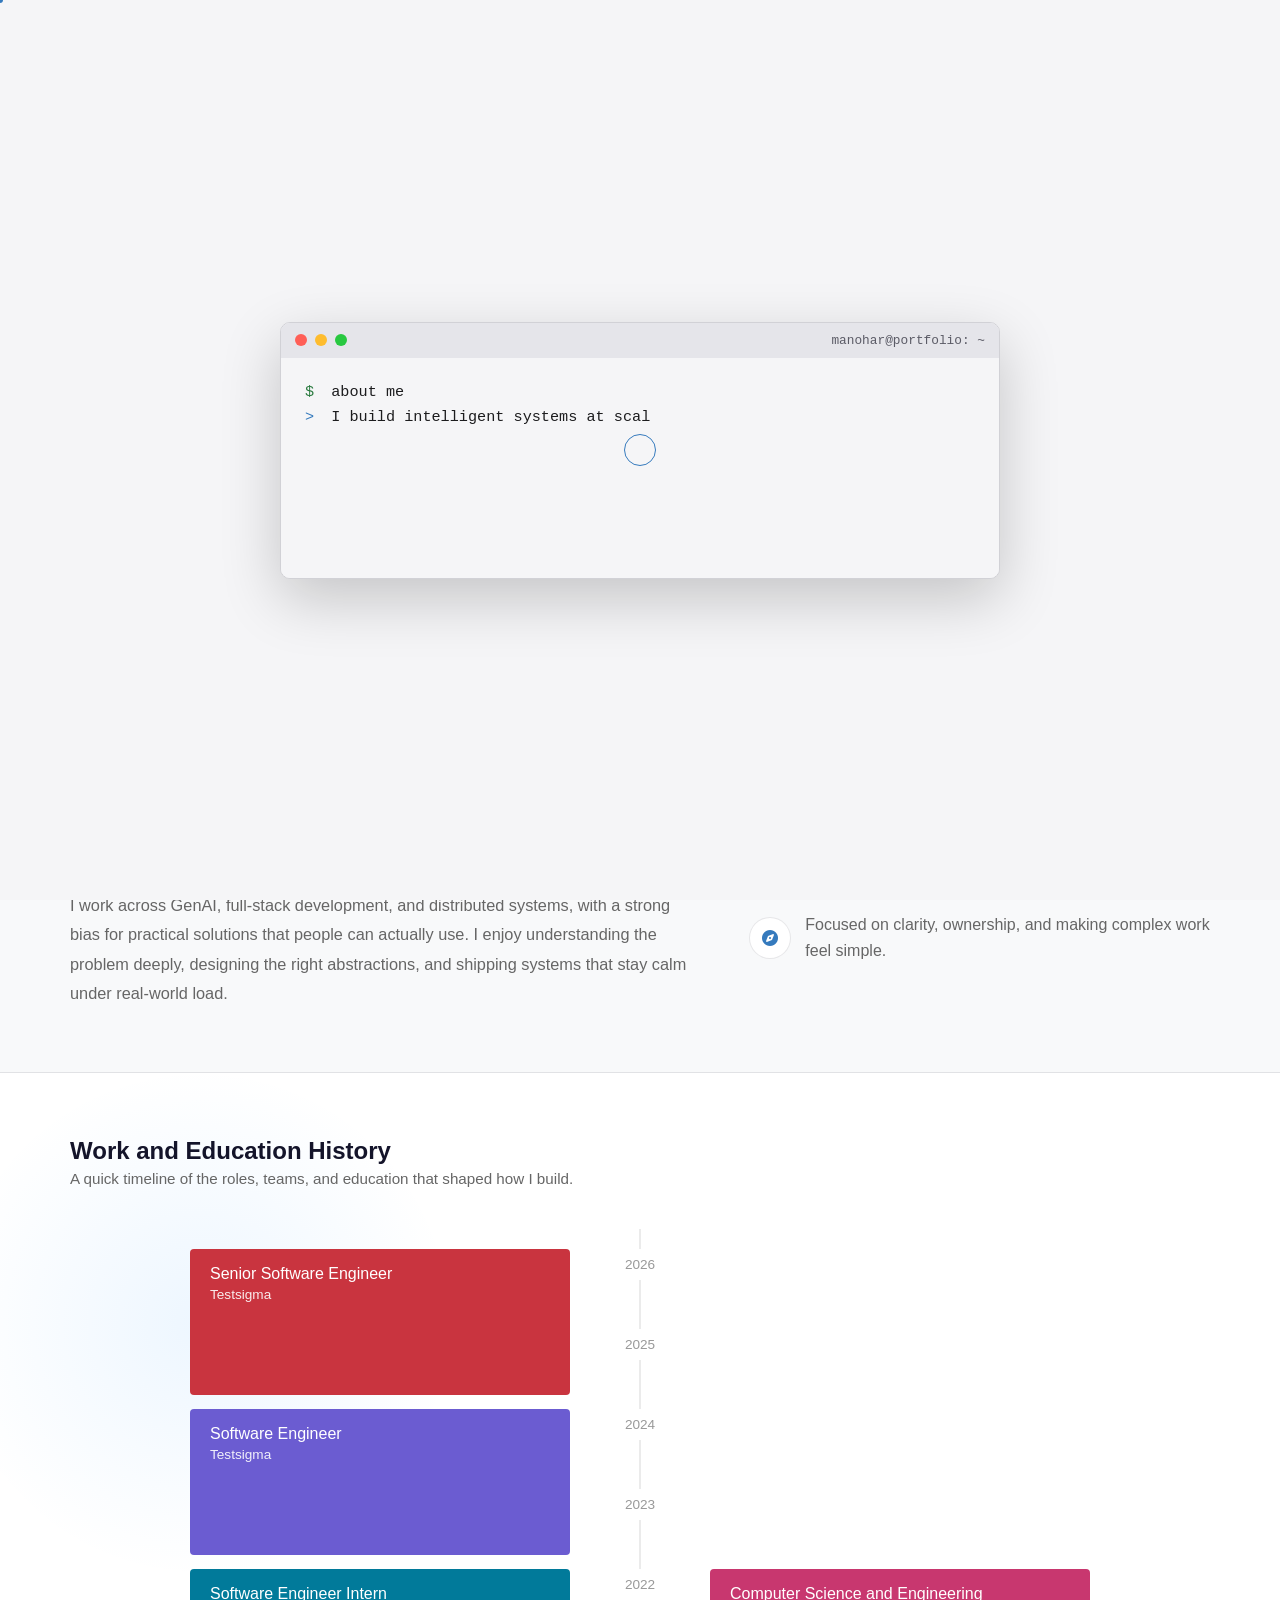
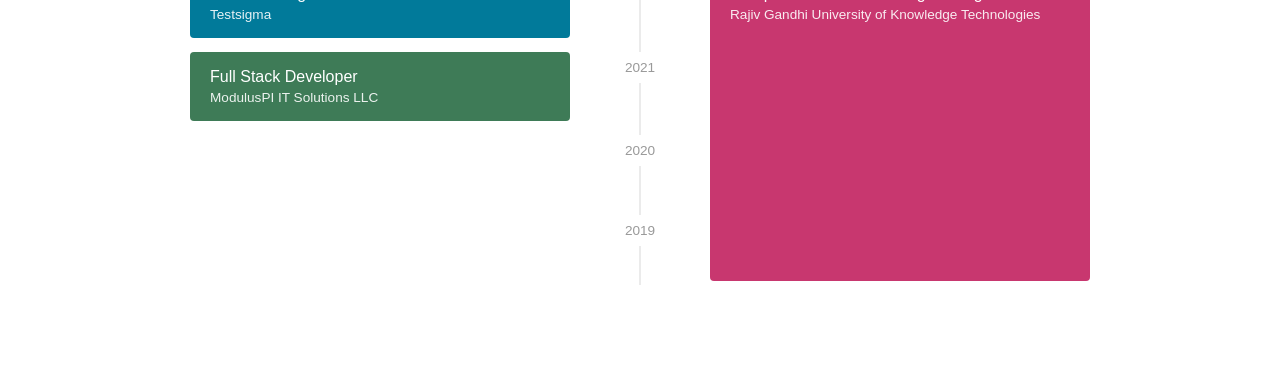
==== index.html @ c9e4fc13 "profile update" ====
<!DOCTYPE html>
<html lang="en">

<head>
    <meta charset="UTF-8">
    <meta name="viewport" content="width=device-width, initial-scale=1.0">
    <meta name="author" content="Manohar Krishna Boppe">
    <title>Manohar Krishna Boppe</title>
    <script>
        (function () {
            try {
                var pref = localStorage.getItem('theme-pref') || 'system';
                var dark = pref === 'dark' ||
                    (pref === 'system' && window.matchMedia('(prefers-color-scheme: dark)').matches);
                if (dark) document.documentElement.setAttribute('data-theme', 'dark');
            } catch (e) { /* localStorage blocked — fall through to system */ }
        })();
    </script>
    <link rel="stylesheet" href="./styles.css?v=11">
    <link rel="stylesheet" href="https://cdnjs.cloudflare.com/ajax/libs/font-awesome/6.5.1/css/all.min.css">
</head>

<body>
    <div class="cursor-dot"></div>
    <div class="cursor-ring"></div>

    <!-- CLI Intro -->
    <div class="cli-intro" id="cli-intro" aria-hidden="true">
        <div class="cli-window" role="img" aria-label="Terminal intro">
            <div class="cli-titlebar">
                <span class="cli-dot cli-dot-r"></span>
                <span class="cli-dot cli-dot-y"></span>
                <span class="cli-dot cli-dot-g"></span>
                <span class="cli-title">manohar@portfolio: ~</span>
            </div>
            <div class="cli-body">
                <div class="cli-line"><span class="cli-prompt">$</span> <span id="cli-cmd"></span><span
                        class="cli-caret" id="cli-caret">▌</span></div>
                <div class="cli-output" id="cli-output"></div>
                <div class="cli-line cli-done" id="cli-done" hidden><span class="cli-prompt">$</span> <span
                        class="cli-caret cli-caret-blink">▌</span></div>
            </div>
        </div>
    </div>

    <nav class="navbar">
        <div class="nav-container">
            <div class="nav-brand">MB</div>
            <div class="nav-links">
                <a href="index.html" class="nav-link">Home</a>
                <a href="projects.html" class="nav-link">Projects</a>
                <a href="blogs.html" class="nav-link">Blog</a>

                <button class="theme-toggle" id="theme-toggle" type="button" aria-label="Toggle color theme"
                    title="Toggle theme (long-press to reset to system)">
                    <i class="fas fa-moon theme-icon-dark" aria-hidden="true"></i>
                    <i class="fas fa-sun theme-icon-light" aria-hidden="true"></i>
                </button>
            </div>
        </div>
    </nav>

    <div class="hero" id="home">
        <div class="hero-content">
            <div class="profile-section">
                <img src="./profile_pic.jpg" alt="Manohar Krishna Boppe" class="profile-pic">
                <div class="name-section">
                    <h1 class="name">Manohar Krishna Boppe</h1>
                </div>
            </div>
            <p class="subtitle">
                Engineering intelligent systems at scale. Specializing in GenAI, full-stack development, and distributed
                systems.
                Obsessed with AI, robotics, and the challenge of making complex problems simple.
            </p>
        </div>

        <div class="floating-elements">
            <div class="floating-shape shape-1"></div>
            <div class="floating-shape shape-2"></div>
            <div class="floating-shape shape-3"></div>
        </div>
    </div>

    <section class="about-section" id="about">
        <div class="container about-layout">
            <div class="about-copy">
                <span class="section-kicker">About Me</span>
                <h2>I am a product-minded engineer who likes turning messy ideas into reliable software.</h2>
                <p>
                    I work across GenAI, full-stack development, and distributed systems, with a strong bias for
                    practical solutions that people can actually use. I enjoy understanding the problem deeply,
                    designing the right abstractions, and shipping systems that stay calm under real-world load.
                </p>
            </div>
            <div class="about-traits" aria-label="Personal strengths">
                <div class="about-trait">
                    <i class="fas fa-brain" aria-hidden="true"></i>
                    <span>Curious about AI, robotics, and intelligent automation.</span>
                </div>
                <div class="about-trait">
                    <i class="fas fa-layer-group" aria-hidden="true"></i>
                    <span>Comfortable moving from backend architecture to polished frontend flows.</span>
                </div>
                <div class="about-trait">
                    <i class="fas fa-compass" aria-hidden="true"></i>
                    <span>Focused on clarity, ownership, and making complex work feel simple.</span>
                </div>
            </div>
        </div>
    </section>



    <!-- Dual-Sided History Timeline -->
    <section class="dual-timeline-section" id="history">
        <div class="container">
            <h2 class="dt-title">Work and Education History</h2>
            <p class="dt-subtitle">A quick timeline of the roles, teams, and education that shaped how I build.</p>
            
            <div class="dual-timeline flat-grid">
                
                <!-- Center Years -->
                <div class="dt-year-marker" style="grid-column: 2; grid-row: 1;">2026</div>
                <div class="dt-year-marker" style="grid-column: 2; grid-row: 2;">2025</div>
                <div class="dt-year-marker" style="grid-column: 2; grid-row: 3;">2024</div>
                <div class="dt-year-marker" style="grid-column: 2; grid-row: 4;">2023</div>
                <div class="dt-year-marker" style="grid-column: 2; grid-row: 5;">2022</div>
                <div class="dt-year-marker" style="grid-column: 2; grid-row: 6;">2021</div>
                <div class="dt-year-marker" style="grid-column: 2; grid-row: 7;">2020</div>
                <div class="dt-year-marker" style="grid-column: 2; grid-row: 8;">2019</div>

                <!-- Left Side: Work Experience -->
                <div class="dt-card card-red dt-left-card" style="grid-column: 1; grid-row: 1 / span 2;">
                    <span class="dt-card-date">2025 — 2026</span>
                    <h4>Senior Software Engineer</h4>
                    <p>Testsigma</p>
                </div>

                <div class="dt-card card-purple dt-left-card" style="grid-column: 1; grid-row: 3 / span 2;">
                    <span class="dt-card-date">2023 — 2024</span>
                    <h4>Software Engineer</h4>
                    <p>Testsigma</p>
                </div>

                <div class="dt-card card-teal dt-left-card" style="grid-column: 1; grid-row: 5 / span 1;">
                    <span class="dt-card-date">2022</span>
                    <h4>Software Engineer Intern</h4>
                    <p>Testsigma</p>
                </div>

                <div class="dt-card card-green dt-left-card" style="grid-column: 1; grid-row: 6 / span 1;">
                    <span class="dt-card-date">2021</span>
                    <h4>Full Stack Developer</h4>
                    <p>ModulusPI IT Solutions LLC</p>
                </div>

                <!-- Right Side: Education -->
                <div class="dt-card card-pink dt-right-card" style="grid-column: 3; grid-row: 5 / span 4;">
                    <span class="dt-card-date">2019 — 2022</span>
                    <h4>Computer Science and Engineering</h4>
                    <p>Rajiv Gandhi University of Knowledge Technologies</p>
                </div>

            </div>
        </div>
    </section>

    <div class="social-panel">
        <a href="mailto:krishmanohar102@gmail.com" class="social-link">
            <i class="fas fa-envelope"></i>
        </a>
        <a href="https://www.linkedin.com/in/manoharkrishnaboppe/" class="social-link" target="_blank">
            <i class="fab fa-linkedin"></i>
        </a>
        <a href="https://github.com/manohar102" class="social-link" target="_blank">
            <i class="fab fa-github"></i>
        </a>
    </div>



    <script src="./scripts.js?v=4"></script>
</body>

</html>
---- styles.css ----
/* ============================================
   Theme tokens
   Light = default (and :root[data-theme="light"]).
   Dark  = :root[data-theme="dark"] OR a system-dark
            user without an explicit override.
   ============================================ */
:root,
:root[data-theme="light"] {
    --bg:               #ffffff;
    --bg-soft:          #f8f9fa;
    --surface:          #ffffff;
    --text:             #333333;
    --text-muted:       #666666;
    --text-strong:      #14142a;
    --border:           rgba(20, 20, 42, 0.10);
    --border-strong:    rgba(20, 20, 42, 0.20);
    --shadow:           0 4px 15px rgba(0, 0, 0, 0.08);
    --shadow-strong:    0 8px 25px rgba(20, 20, 42, 0.15);
    --nav-bg:           rgba(255, 255, 255, 0.95);
    --nav-border:       rgba(20, 20, 42, 0.10);
    --social-bg:        rgba(255, 255, 255, 0.9);
    --social-bg-hover:  rgba(255, 255, 255, 1);
    --accent:           #357abd;
    --accent-strong:    #14142a;
    --accent-on:        #ffffff;
    --skills-chip-bg:   #ffffff;
    --skills-chip-text: #34495e;
    --floating-tint-a:  rgba(20, 20, 42, 0.05);
    --floating-tint-b:  rgba(53, 122, 189, 0.08);
    --cta-ghost-hover:  rgba(53, 122, 189, 0.05);
    --cli-bg:           #f5f5f7;
    --cli-titlebar:     #e5e5ea;
    --cli-text:         #1c1c1e;
    --cli-title:        #5b5b66;
    --cli-prompt:       #2a7a3f;
    --cli-output:       #357abd;
    --cli-border:       #d1d1d6;
    --cli-shadow:       0 20px 60px rgba(0, 0, 0, 0.20);
}

@media (prefers-color-scheme: dark) {
    :root:not([data-theme="light"]) {
        --bg:               #0e0f14;
        --bg-soft:          #14161d;
        --surface:          #1a1d26;
        --text:             #e6e8ef;
        --text-muted:       #9aa0b4;
        --text-strong:      #ffffff;
        --border:           rgba(255, 255, 255, 0.08);
        --border-strong:    rgba(255, 255, 255, 0.18);
        --shadow:           0 4px 15px rgba(0, 0, 0, 0.40);
        --shadow-strong:    0 8px 25px rgba(0, 0, 0, 0.55);
        --nav-bg:           rgba(14, 15, 20, 0.85);
        --nav-border:       rgba(255, 255, 255, 0.08);
        --social-bg:        rgba(26, 29, 38, 0.85);
        --social-bg-hover:  rgba(26, 29, 38, 1);
        --accent:           #5aa3e6;
        --accent-strong:    #357abd;
        --accent-on:        #ffffff;
        --skills-chip-bg:   #1a1d26;
        --skills-chip-text: #c8cce0;
        --floating-tint-a:  rgba(255, 255, 255, 0.05);
        --floating-tint-b:  rgba(90, 163, 230, 0.10);
        --cta-ghost-hover:  rgba(90, 163, 230, 0.10);
        --cli-bg:           #0f1117;
        --cli-titlebar:     #14172a;
        --cli-text:         #d6d8e6;
        --cli-title:        #8a8fa3;
        --cli-prompt:       #4ade80;
        --cli-output:       #5aa3e6;
        --cli-border:       #1f2230;
        --cli-shadow:       0 20px 60px rgba(0, 0, 0, 0.50);
    }
}

:root[data-theme="dark"] {
    --bg:               #0e0f14;
    --bg-soft:          #14161d;
    --surface:          #1a1d26;
    --text:             #e6e8ef;
    --text-muted:       #9aa0b4;
    --text-strong:      #ffffff;
    --border:           rgba(255, 255, 255, 0.08);
    --border-strong:    rgba(255, 255, 255, 0.18);
    --shadow:           0 4px 15px rgba(0, 0, 0, 0.40);
    --shadow-strong:    0 8px 25px rgba(0, 0, 0, 0.55);
    --nav-bg:           rgba(14, 15, 20, 0.85);
    --nav-border:       rgba(255, 255, 255, 0.08);
    --social-bg:        rgba(26, 29, 38, 0.85);
    --social-bg-hover:  rgba(26, 29, 38, 1);
    --accent:           #5aa3e6;
    --accent-strong:    #357abd;
    --accent-on:        #ffffff;
    --skills-chip-bg:   #1a1d26;
    --skills-chip-text: #c8cce0;
    --floating-tint-a:  rgba(255, 255, 255, 0.05);
    --floating-tint-b:  rgba(90, 163, 230, 0.10);
    --cta-ghost-hover:  rgba(90, 163, 230, 0.10);
    --cli-bg:           #0f1117;
    --cli-titlebar:     #14172a;
    --cli-text:         #d6d8e6;
    --cli-title:        #8a8fa3;
    --cli-prompt:       #4ade80;
    --cli-output:       #5aa3e6;
    --cli-border:       #1f2230;
    --cli-shadow:       0 20px 60px rgba(0, 0, 0, 0.50);
}

/* ============================================
   Base
   ============================================ */
* {
    margin: 0;
    padding: 0;
    box-sizing: border-box;
}

html, body {
    height: 100%;
    font-family: 'Roboto', Arial, sans-serif;
}

body {
    background: var(--bg);
    color: var(--text);
    overflow-x: hidden;
    cursor: none;
    transition: background-color 0.25s ease, color 0.25s ease;
}

/* ============================================
   Navigation
   ============================================ */
.navbar {
    position: fixed;
    top: 0;
    left: 0;
    right: 0;
    background: var(--nav-bg);
    backdrop-filter: blur(10px);
    border-bottom: 1px solid var(--nav-border);
    z-index: 1000;
    padding: 15px 0;
}

.nav-container {
    max-width: 1200px;
    margin: 0 auto;
    padding: 0 30px;
    display: flex;
    justify-content: space-between;
    align-items: center;
}

.nav-brand {
    font-size: 1.5em;
    font-weight: 700;
    color: var(--text-strong);
    letter-spacing: -0.5px;
}

.nav-links {
    display: flex;
    gap: 30px;
    align-items: center;
}

.nav-link {
    color: var(--text-muted);
    text-decoration: none;
    font-weight: 500;
    transition: color 0.3s ease;
    position: relative;
}

.nav-link:hover, .nav-link.active {
    color: var(--accent);
}

.nav-link.active::after {
    content: '';
    position: absolute;
    bottom: -5px;
    left: 0;
    width: 100%;
    height: 2px;
    background: linear-gradient(135deg, var(--accent-strong) 0%, var(--accent) 100%);
    border-radius: 1px;
}

/* Theme toggle button */
.theme-toggle {
    width: 36px;
    height: 36px;
    border-radius: 50%;
    background: transparent;
    border: 1px solid var(--border);
    color: var(--text-muted);
    display: inline-flex;
    align-items: center;
    justify-content: center;
    cursor: pointer;
    transition: color 0.2s ease, border-color 0.2s ease, transform 0.25s ease;
    padding: 0;
    font-size: 0.95em;
    line-height: 1;
}

.theme-toggle:hover {
    color: var(--accent);
    border-color: var(--accent);
}

.theme-toggle:active {
    transform: scale(0.92);
}

/* Show the icon that means "switch TO" the other theme. */
:root[data-theme="light"] .theme-icon-dark,
:root:not([data-theme]) .theme-icon-dark { display: inline-block; }
:root[data-theme="light"] .theme-icon-light,
:root:not([data-theme]) .theme-icon-light { display: none; }
:root[data-theme="dark"] .theme-icon-light { display: inline-block; }
:root[data-theme="dark"] .theme-icon-dark { display: none; }

/* ============================================
   Custom Cursor — Luminous Halo
   ============================================ */
.cursor-dot {
    position: fixed;
    top: 0;
    left: 0;
    width: 6px;
    height: 6px;
    border-radius: 50%;
    background-color: var(--accent);
    pointer-events: none;
    z-index: 9999;
    transform: translate(-50%, -50%);
}

.cursor-ring {
    position: fixed;
    top: 0;
    left: 0;
    width: 32px;
    height: 32px;
    border-radius: 50%;
    border: 1px solid var(--accent);
    pointer-events: none;
    z-index: 9998;
    transform: translate(-50%, -50%);
    transition: width 0.2s ease, height 0.2s ease, background-color 0.2s ease;
    will-change: transform;
}

.cursor-ring.halo-active {
    width: 45px;
    height: 45px;
    background-color: rgba(53, 122, 189, 0.1);
}

/* Restore pointer on interactive elements since body has cursor:none */
a,
button,
[role="button"],
input,
label,
select,
textarea {
    cursor: pointer;
}

input[type="text"],
input[type="email"],
input[type="search"],
textarea {
    cursor: text;
}

/* ============================================
   Hero Section
   ============================================ */
.hero {
    min-height: 72vh;
    display: flex;
    align-items: center;
    justify-content: center;
    position: relative;
    overflow: hidden;
    padding: 110px 0 70px; /* Account for fixed navbar */
}

.hero-content {
    text-align: center;
    z-index: 2;
    max-width: 900px;
    padding: 0 20px;
}

.profile-section {
    display: flex;
    align-items: center;
    justify-content: center;
    gap: 30px;
    margin-bottom: 30px;
    flex-wrap: wrap;
}

.profile-pic {
    width: 150px;
    height: 150px;
    border-radius: 50%;
    object-fit: cover;
    border: 4px solid var(--accent);
    box-shadow: 0 8px 25px var(--shadow-strong);
    transition: transform 0.3s ease;
}

.profile-pic:hover {
    transform: scale(1.05);
}

.name-section {
    text-align: left;
}

.name-section .name {
    margin-bottom: 8px;
}

.name-section .title {
    margin-bottom: 0;
}

.name {
    font-size: 4em;
    font-weight: 700;
    color: var(--text-strong);
    margin-bottom: 10px;
    letter-spacing: -1px;
    animation: fadeInUp 1s ease-out;
}

.title {
    font-size: 1.5em;
    color: var(--accent);
    font-weight: 500;
    margin-bottom: 20px;
    animation: fadeInUp 1s ease-out 0.2s both;
}

.subtitle {
    font-size: 1.2em;
    line-height: 1.6;
    color: var(--text-muted);
    margin-bottom: 40px;
    max-width: 600px;
    margin-left: auto;
    margin-right: auto;
    animation: fadeInUp 1s ease-out 0.4s both;
}

.cta-buttons {
    display: flex;
    gap: 20px;
    justify-content: center;
    flex-wrap: wrap;
    animation: fadeInUp 1s ease-out 0.6s both;
}

.cta-primary {
    padding: 15px 30px;
    background: linear-gradient(135deg, var(--accent-strong) 0%, var(--accent) 100%);
    color: var(--accent-on);
    text-decoration: none;
    border-radius: 50px;
    font-weight: 600;
    font-size: 1.1em;
    transition: all 0.3s ease;
    box-shadow: 0 4px 15px rgba(20, 20, 42, 0.2);
    border: 2px solid transparent;
}

.cta-primary:hover {
    transform: translateY(-2px);
    box-shadow: 0 6px 20px rgba(20, 20, 42, 0.3);
}

.cta-secondary {
    padding: 15px 30px;
    background: transparent;
    color: var(--accent);
    text-decoration: none;
    border-radius: 50px;
    font-weight: 600;
    font-size: 1.1em;
    border: 2px solid var(--accent);
    transition: all 0.3s ease;
}

.cta-secondary:hover {
    background: var(--cta-ghost-hover);
    transform: translateY(-2px);
}

/* ============================================
   About Section
   ============================================ */
.about-section {
    padding: 64px 0;
    background: var(--bg-soft);
    border-top: 1px solid var(--border);
    border-bottom: 1px solid var(--border);
}

.about-layout {
    display: grid;
    grid-template-columns: minmax(0, 1.15fr) minmax(280px, 0.85fr);
    gap: 56px;
    align-items: start;
}

.section-kicker {
    display: inline-flex;
    align-items: center;
    margin-bottom: 14px;
    color: var(--accent);
    font-size: 0.8em;
    font-weight: 700;
    letter-spacing: 0.08em;
    text-transform: uppercase;
}

.about-copy h2 {
    max-width: 760px;
    margin-bottom: 18px;
    color: var(--text-strong);
    font-size: clamp(1.8rem, 3vw, 2.7rem);
    line-height: 1.12;
    font-weight: 700;
}

.about-copy p {
    max-width: 760px;
    color: var(--text-muted);
    font-size: 1.02em;
    line-height: 1.8;
}

.about-traits {
    display: grid;
    gap: 14px;
}

.about-trait {
    display: grid;
    grid-template-columns: 42px 1fr;
    gap: 14px;
    align-items: center;
    padding: 18px 0;
    border-bottom: 1px solid var(--border);
    color: var(--text-muted);
    line-height: 1.6;
}

.about-trait:first-child {
    padding-top: 4px;
}

.about-trait:last-child {
    border-bottom: 0;
    padding-bottom: 0;
}

.about-trait i {
    width: 42px;
    height: 42px;
    border-radius: 50%;
    display: inline-flex;
    align-items: center;
    justify-content: center;
    color: var(--accent);
    background: var(--surface);
    border: 1px solid var(--border);
}

/* Floating Elements */
.floating-elements {
    position: absolute;
    top: 0;
    left: 0;
    width: 100%;
    height: 100%;
    pointer-events: none;
    z-index: 1;
}

.floating-shape {
    position: absolute;
    border-radius: 50%;
    background: linear-gradient(45deg, var(--floating-tint-a), var(--floating-tint-b));
    animation: float 20s ease-in-out infinite;
}

.shape-1 {
    width: 200px;
    height: 200px;
    animation-delay: 0s;
}

.shape-2 {
    width: 150px;
    height: 150px;
    animation-delay: -5s;
}

.shape-3 {
    width: 100px;
    height: 100px;
    animation-delay: -10s;
}

/* ============================================
   Projects Section — Timeline Layout
   ============================================ */
.projects {
    padding: 80px 0;
    background: var(--bg-soft);
}

.container {
    max-width: 1200px;
    margin: 0 auto;
    padding: 0 30px;
}

/* ============================================
   Projects Section (projects.html)
   ============================================ */
.projects-section {
    padding: 100px 0 40px;
    background: var(--bg);
    min-height: calc(100vh - 80px);
}

/* ============================================
   Blog Filters
   ============================================ */
.blog-filters {
    display: flex;
    flex-wrap: wrap;
    gap: 10px;
    justify-content: center;
    padding: 48px 0 0;
}

.filter-btn {
    padding: 7px 18px;
    border-radius: 20px;
    border: 1px solid var(--border);
    background: transparent;
    color: var(--text-muted);
    font-size: 0.85em;
    font-weight: 500;
    cursor: pointer;
    transition: all 0.2s ease;
}

.filter-btn:hover {
    border-color: var(--accent);
    color: var(--accent);
}

.filter-btn.active {
    background: var(--accent);
    border-color: var(--accent);
    color: #fff;
}

/* ============================================
   Blogs Section (blogs.html)
   ============================================ */
.blogs-section {
    padding: 100px 0 40px; /* top clears fixed navbar */
    background: var(--bg-soft);
}

/* ============================================
   Subscribe Section
   ============================================ */
.subscribe-section {
    padding: 80px 0;
    background: var(--bg);
}

.subscribe-card {
    max-width: 560px;
    margin: 0 auto;
    text-align: center;
    padding: 48px 40px;
    background: var(--surface);
    border-radius: 16px;
    border: 1px solid var(--border);
    box-shadow: var(--shadow);
}

.subscribe-icon {
    font-size: 2em;
    color: var(--accent);
    margin-bottom: 16px;
}

.subscribe-card h2 {
    font-size: 1.6em;
    font-weight: 700;
    color: var(--text-strong);
    margin-bottom: 10px;
}

.subscribe-card p {
    color: var(--text-muted);
    line-height: 1.6;
    margin-bottom: 28px;
    font-size: 0.95em;
}

.subscribe-form {
    display: flex;
    flex-direction: column;
    gap: 12px;
}

.subscribe-input-group {
    display: flex;
    gap: 10px;
}

.subscribe-input-group input[type="email"] {
    flex: 1;
    padding: 12px 16px;
    border-radius: 10px;
    border: 1px solid var(--border);
    background: var(--bg);
    color: var(--text);
    font-size: 0.95em;
    outline: none;
    transition: border-color 0.2s ease;
}

.subscribe-input-group input[type="email"]:focus {
    border-color: var(--accent);
}

.subscribe-btn {
    padding: 12px 20px;
    border-radius: 10px;
    background: linear-gradient(135deg, var(--accent-strong) 0%, var(--accent) 100%);
    color: #fff;
    border: none;
    font-size: 0.95em;
    font-weight: 600;
    cursor: pointer;
    display: inline-flex;
    align-items: center;
    gap: 8px;
    transition: opacity 0.2s ease, transform 0.2s ease;
    white-space: nowrap;
}

.subscribe-btn:hover:not(:disabled) {
    opacity: 0.9;
    transform: translateY(-1px);
}

.subscribe-btn:disabled {
    opacity: 0.6;
    cursor: not-allowed;
}

.subscribe-note {
    font-size: 0.78em;
    color: var(--text-muted);
    display: flex;
    align-items: center;
    justify-content: center;
    gap: 5px;
    margin: 0 !important;
}

.subscribe-success {
    display: none;
    align-items: center;
    justify-content: center;
    gap: 8px;
    color: #28a745;
    font-weight: 500;
    font-size: 0.95em;
}

.subscribe-success.visible {
    display: flex;
}

/* ============================================
   Timeline — 3-column grid layout
   date (200px) | dot-track (56px) | content (1fr)
   ============================================ */

.timeline-title {
    font-size: 1.3em;
    font-weight: 600;
    color: var(--text-muted);
    letter-spacing: 0.08em;
    text-transform: uppercase;
    margin-bottom: 48px;
    padding-top: 10px;
}

.timeline-container {
    position: relative;
    max-width: 1100px;
    margin: 0 auto;
}

/* Vertical line — sits in the centre of the dot-track column */
.timeline-container::before {
    content: '';
    position: absolute;
    top: 8px;
    /* 200px date col + 28px (half of 56px dot col) */
    left: 228px;
    width: 2px;
    height: 100%;
    background: linear-gradient(180deg, var(--accent) 0%, var(--border) 100%);
    border-radius: 1px;
}

/* Each row */
.timeline-item {
    display: flex;
    flex-direction: row;
    align-items: flex-start;
    margin-bottom: 48px;
    transition: opacity 0.2s ease;
    width: 100%;
}

.timeline-item:hover {
    opacity: 1;
}

/* Column 1: date */
.timeline-date {
    order: 1; /* Force to be first visually */
    flex: 0 0 200px; /* Fixed width 200px */
    text-align: right;
    padding-right: 20px;
    padding-top: 2px;
    font-family: 'JetBrains Mono', monospace;
    font-size: 0.8em;
    font-weight: 500;
    color: var(--text-muted);
    letter-spacing: 0.02em;
    white-space: nowrap;
}

/* Column 2: dot (centred over the vertical line) */
.timeline-dot {
    order: 2; /* Force to be second visually */
    flex: 0 0 56px; /* Fixed width 56px */
    display: flex;
    justify-content: center;
    position: relative;
    margin-top: 3px;
    z-index: 2;
}

.timeline-dot::after {
    content: '';
    width: 14px;
    height: 14px;
    border-radius: 50%;
    background: var(--surface);
    border: 2.5px solid var(--accent);
    box-shadow: 0 0 0 3px rgba(53, 122, 189, 0.12);
    transition: transform 0.2s ease, border-color 0.2s ease, box-shadow 0.2s ease;
}

.timeline-item:hover .timeline-dot::after {
    transform: scale(1.25);
    border-color: var(--accent-strong);
    box-shadow: 0 0 0 4px rgba(53, 122, 189, 0.2), 0 4px 12px rgba(53, 122, 189, 0.3);
}

/* Column 3: content */
.timeline-body {
    order: 3; /* Force to be third visually */
    flex: 1; /* Takes remaining space */
    padding-left: 20px;
    padding-bottom: 8px;
}

.timeline-body h3 {
    font-size: 1.15em;
    color: var(--text-strong);
    margin-bottom: 8px;
    font-weight: 600;
    line-height: 1.45;
}

.project-short-desc {
    color: var(--text-muted);
    line-height: 1.7;
    font-size: 0.93em;
    margin: 0;
}


.projects-grid {
    display: grid;
    grid-template-columns: repeat(auto-fit, minmax(300px, 1fr));
    gap: 30px;
}

.project-card {
    background: var(--surface);
    border-radius: 12px;
    padding: 30px;
    text-align: center;
    box-shadow: var(--shadow);
    transition: transform 0.3s ease, box-shadow 0.3s ease;
    border: 1px solid var(--border);
}

.project-card:hover {
    transform: translateY(-5px);
    box-shadow: var(--shadow-strong);
}

.project-icon {
    font-size: 3em;
    color: var(--accent);
    margin-bottom: 20px;
}

.project-card h3 {
    font-size: 1.4em;
    color: var(--text-strong);
    margin-bottom: 15px;
    font-weight: 600;
}

.project-card p {
    color: var(--text-muted);
    line-height: 1.6;
    margin-bottom: 20px;
}

.project-tech {
    display: flex;
    flex-wrap: wrap;
    gap: 8px;
    justify-content: center;
}

.project-tech span {
    background: linear-gradient(135deg, var(--accent-strong) 0%, var(--accent) 100%);
    color: var(--accent-on);
    padding: 4px 12px;
    border-radius: 20px;
    font-size: 0.85em;
    font-weight: 500;
    border: 1px solid transparent;
}

/* ============================================
   Dual-Sided History Timeline (Home Page)
   ============================================ */
.dual-timeline-section {
    padding: 64px 0 80px;
    background: var(--bg);
    position: relative;
    overflow: hidden;
}

.dual-timeline-section::before {
    content: '';
    position: absolute;
    top: -50px;
    left: -100px;
    width: 600px;
    height: 600px;
    background: radial-gradient(circle at center, rgba(30, 144, 255, 0.08) 0%, transparent 60%);
    z-index: 0;
    pointer-events: none;
}

[data-theme="dark"] .dual-timeline-section::before {
    background: radial-gradient(circle at center, rgba(30, 144, 255, 0.05) 0%, transparent 60%);
}

.dt-title {
    font-size: 1.5em;
    font-weight: 700;
    margin-bottom: 5px;
    color: var(--text-strong);
    position: relative;
    z-index: 1;
}

.dt-subtitle {
    font-size: 0.95em;
    color: var(--text-muted);
    margin-bottom: 42px;
    position: relative;
    z-index: 1;
}

.dual-timeline {
    position: relative;
    max-width: 900px;
    margin: 0 auto;
    padding-top: 20px;
}

.dual-timeline::before {
    content: '';
    position: absolute;
    top: 0;
    bottom: 0;
    left: 50%;
    transform: translateX(-50%);
    width: 1px;
    background-color: #d8d8d8;
    z-index: 0;
}

[data-theme="dark"] .dual-timeline::before {
    background-color: #444;
}

.dual-timeline.flat-grid {
    display: grid;
    grid-template-columns: 1fr 80px 1fr;
    grid-auto-rows: minmax(70px, auto);
    gap: 10px 0;
}

.dt-year-marker {
    background-color: var(--bg);
    color: #999;
    font-size: 0.85em;
    font-weight: 500;
    z-index: 1;
    display: flex;
    justify-content: center;
    align-items: center;
    align-self: start;
    padding: 8px 0;
}

.dt-left-card {
    justify-self: end;
    margin-right: 30px;
}

.dt-right-card {
    justify-self: start;
    margin-left: 30px;
}

.dt-card {
    padding: 16px 20px;
    border-radius: 4px;
    color: #ffffff;
    width: 100%;
    max-width: 380px;
    position: relative;
    margin-bottom: 4px;
}

.dt-card h4 {
    font-size: 1em;
    font-weight: 500;
    margin-bottom: 4px;
    color: #ffffff;
}

.dt-card p {
    font-size: 0.85em;
    opacity: 0.9;
    margin: 0;
}

.dt-card-date {
    display: none;
    font-size: 0.8em;
    font-weight: 600;
    margin-bottom: 6px;
    opacity: 0.9;
    letter-spacing: 0.03em;
    text-transform: uppercase;
}



/* Specific Card Colors */
.card-red { background-color: #c9343f; }
.card-purple { background-color: #6b5cd1; }
.card-teal { background-color: #017a9a; }
.card-green { background-color: #3e7b57; }
.card-pink { background-color: #c8376f; }

.card-tall {
    min-height: 250px;
}

@media (max-width: 768px) {
    .dual-timeline::before {
        display: block;
        left: 16px;
        transform: none;
    }
    .dual-timeline.flat-grid {
        display: flex;
        flex-direction: column;
        gap: 20px;
        padding-left: 36px;
        position: relative;
    }
    .dt-year-marker {
        display: none;
    }
    .dt-left-card, .dt-right-card {
        margin: 0;
        max-width: 100%;
        width: 100%;
    }
    .dt-card {
        position: relative;
    }
    .dt-card::before {
        content: '';
        position: absolute;
        top: 22px;
        left: -26px; /* Centered perfectly on the 16px vertical line */
        width: 12px;
        height: 12px;
        border-radius: 50%;
        background-color: var(--surface);
        border: 3px solid var(--accent);
        box-shadow: 0 0 0 3px rgba(53, 122, 189, 0.12);
        z-index: 2;
    }
    .dt-card-date {
        display: block;
    }
}


.project-title-link {
    color: var(--text-strong);
    text-decoration: none;
    display: inline-flex;
    align-items: center;
    gap: 8px;
    transition: color 0.2s ease;
}

.project-title-link:hover {
    color: var(--accent);
}

.project-title-link .fa-github {
    font-size: 0.85em;
    color: var(--text-muted);
    transition: color 0.2s ease;
}

.project-title-link:hover .fa-github {
    color: var(--accent);
}

/* ============================================
   Social Panel
   ============================================ */
.social-panel {
    position: fixed;
    right: 30px;
    top: 50%;
    transform: translateY(-50%);
    display: flex;
    flex-direction: column;
    gap: 20px;
    z-index: 10;
}

/* ============================================
   Blog List — Chronological Layout
   ============================================ */
.blog-list {
    list-style: none;
    padding: 0;
    margin: 48px 0 0;
    max-width: 820px;
    margin-left: auto;
    margin-right: auto;
}

.blog-entry {
    display: grid;
    grid-template-columns: 130px 1fr;
    gap: 0 32px;
    padding: 32px 0;
    border-bottom: 1px solid var(--border);
    transition: opacity 0.2s ease;
    align-items: start;
}

.blog-entry:last-child {
    border-bottom: none;
}

.blog-entry-date {
    padding-top: 4px;
    text-align: right;
}

.blog-entry-date time {
    font-family: 'JetBrains Mono', monospace;
    font-size: 0.78em;
    font-weight: 500;
    color: var(--text-muted);
    letter-spacing: 0.02em;
    white-space: nowrap;
}

.blog-entry-content {
    display: flex;
    flex-direction: column;
    gap: 10px;
}

.blog-entry-title {
    font-size: 1.1em;
    font-weight: 600;
    margin: 0;
    line-height: 1.4;
}

.blog-title-link {
    color: var(--text-strong);
    text-decoration: none;
    transition: color 0.2s ease;
    position: relative;
}

.blog-title-link::after {
    content: '';
    position: absolute;
    bottom: -2px;
    left: 0;
    width: 0;
    height: 1px;
    background: var(--accent);
    transition: width 0.25s ease;
}

.blog-title-link:hover {
    color: var(--accent);
}

.blog-title-link:hover::after {
    width: 100%;
}

.blog-entry.featured .blog-title-link {
    color: var(--accent);
}

.blog-entry-excerpt {
    font-size: 0.93em;
    color: var(--text-muted);
    line-height: 1.7;
    margin: 0;
}

.blog-entry-meta {
    display: flex;
    align-items: center;
    gap: 12px;
    flex-wrap: wrap;
    margin-top: 2px;
}

.blog-category-tag {
    display: inline-flex;
    align-items: center;
    gap: 5px;
    font-size: 0.78em;
    font-weight: 500;
    color: var(--text-muted);
    letter-spacing: 0.02em;
    text-transform: uppercase;
}

.blog-category-tag i {
    color: var(--accent);
    font-size: 0.9em;
}

.blog-featured-badge {
    display: inline-flex;
    align-items: center;
    gap: 4px;
    font-size: 0.72em;
    font-weight: 600;
    color: var(--accent);
    background: rgba(53, 122, 189, 0.1);
    padding: 2px 8px;
    border-radius: 20px;
    letter-spacing: 0.03em;
    text-transform: uppercase;
}

.blog-featured-badge i {
    font-size: 0.85em;
}

.social-link {
    color: var(--accent);
    font-size: 1.5em;
    text-decoration: none;
    padding: 12px;
    border-radius: 50%;
    background: var(--social-bg);
    backdrop-filter: blur(10px);
    transition: all 0.3s ease;
    border: 1px solid var(--border);
    box-shadow: 0 2px 10px rgba(0, 0, 0, 0.1);
}

.social-link:hover {
    color: var(--text-strong);
    background: var(--social-bg-hover);
    transform: scale(1.05);
    box-shadow: 0 4px 15px var(--shadow-strong);
}

/* ============================================
   Animations
   ============================================ */
@keyframes fadeInUp {
    from {
        opacity: 0;
        transform: translateY(30px);
    }
    to {
        opacity: 1;
        transform: translateY(0);
    }
}

@keyframes float {
    0%, 100% {
        transform: translateY(0) rotate(0deg);
    }
    25% {
        transform: translateY(-20px) rotate(90deg);
    }
    50% {
        transform: translateY(-40px) rotate(180deg);
    }
    75% {
        transform: translateY(-20px) rotate(270deg);
    }
}

/* ============================================
   Responsive Design
   ============================================ */
@media (max-width: 768px) {
    .navbar {
        padding: 10px 0;
    }

    .nav-container {
        padding: 0 20px;
    }

    .nav-links {
        gap: 20px;
    }

    .hero {
        padding: 96px 0 54px;
        min-height: auto;
    }

    .profile-section {
        flex-direction: column;
        gap: 20px;
    }

    .profile-pic {
        width: 120px;
        height: 120px;
    }

    .name-section {
        text-align: center;
    }

    .name {
        font-size: 2.5em;
    }

    .title {
        font-size: 1.2em;
    }

    .subtitle {
        font-size: 1em;
    }

    .cta-buttons {
        flex-direction: column;
        align-items: center;
    }

    .cta-primary, .cta-secondary {
        width: 200px;
        text-align: center;
    }

    .projects {
        padding: 60px 0;
    }

    .about-section {
        padding: 48px 0;
    }

    .about-layout {
        grid-template-columns: 1fr;
        gap: 34px;
    }

    .about-copy h2 {
        font-size: 2rem;
    }

    .about-trait {
        grid-template-columns: 38px 1fr;
        gap: 12px;
    }

    .about-trait i {
        width: 38px;
        height: 38px;
    }

    .dual-timeline-section {
        padding: 48px 0 72px;
    }

    .container {
        padding: 0 20px;
    }

    .projects h2 {
        font-size: 2em;
        margin-bottom: 40px;
    }

    .projects-grid, .skills-grid {
        grid-template-columns: 1fr;
        gap: 20px;
    }

    .social-panel {
        right: 20px;
        flex-direction: row;
        top: auto;
        bottom: 30px;
        transform: none;
        gap: 15px;
    }

    .dual-timeline-section {
        padding-bottom: 132px;
    }

    .floating-shape {
        display: none;
    }
}

@media (max-width: 480px) {
    .nav-brand {
        font-size: 1.3em;
    }

    .nav-links {
        gap: 15px;
    }

    .name {
        font-size: 2em;
    }

    .hero-content {
        padding: 0 15px;
    }

    .projects h2 {
        font-size: 1.8em;
    }

    .social-panel {
        bottom: 20px;
        right: 15px;
        gap: 12px;
    }

    .social-link {
        padding: 10px;
        font-size: 1.3em;
    }


    .theme-toggle {
        width: 32px;
        height: 32px;
        font-size: 0.85em;
    }
}

@media (hover: none), (pointer: coarse) {
    .cursor-dot,
    .cursor-ring {
        display: none !important;
    }

    body {
        cursor: auto;
    }
}

/* ============================================
   CLI Intro — themed to match the page
   ============================================ */
.cli-intro {
    position: fixed;
    inset: 0;
    z-index: 9000;
    background: var(--cli-bg);
    display: flex;
    align-items: center;
    justify-content: center;
    opacity: 0;
    pointer-events: none;
    transition: opacity 0.4s ease, background-color 0.25s ease;
}

body.intro-active .cli-intro {
    opacity: 1;
    pointer-events: auto;
}

.cli-intro.fading {
    opacity: 0;
}

.cli-window {
    width: min(720px, 92vw);
    border-radius: 10px;
    overflow: hidden;
    background: var(--cli-bg);
    border: 1px solid var(--cli-border);
    box-shadow: var(--cli-shadow);
}

.cli-titlebar {
    display: flex;
    align-items: center;
    gap: 8px;
    padding: 10px 14px;
    background: var(--cli-titlebar);
}

.cli-dot {
    width: 12px;
    height: 12px;
    border-radius: 50%;
    display: inline-block;
}

.cli-dot-r { background: #ff5f57; }
.cli-dot-y { background: #febc2e; }
.cli-dot-g { background: #28c840; }

.cli-title {
    margin-left: auto;
    color: var(--cli-title);
    font-family: 'JetBrains Mono', 'Fira Code', Consolas, monospace;
    font-size: 0.8rem;
}

.cli-body {
    padding: 22px 24px 28px;
    font-family: 'JetBrains Mono', 'Fira Code', Consolas, monospace;
    font-size: 0.95rem;
    line-height: 1.7;
    color: var(--cli-text);
    min-height: 220px;
    background: var(--cli-bg);
}

.cli-line {
    white-space: pre-wrap;
    word-break: break-word;
}

.cli-prompt {
    color: var(--cli-prompt);
    margin-right: 8px;
}

.cli-caret {
    color: var(--cli-prompt);
    margin-left: 2px;
}

.cli-caret-blink {
    animation: caretBlink 1s steps(2) infinite;
}

.cli-output .cli-line .cli-prompt {
    color: var(--cli-output);
}

@keyframes caretBlink {
    50% { opacity: 0; }
}

/* Hide the hero while the intro plays, and pause its stagger
   so it re-runs from t=0 when the intro ends. */
body.intro-active .hero {
    opacity: 0;
    visibility: hidden;
}

body.intro-active .name,
body.intro-active .title,
body.intro-active .subtitle {
    animation-play-state: paused;
    opacity: 0;
}

/* Reduced motion: skip the intro entirely. */
@media (prefers-reduced-motion: reduce) {
    .cli-intro {
        display: none !important;
    }
    body.intro-active .hero {
        opacity: 1;
        visibility: visible;
    }
    body.intro-active .name,
    body.intro-active .title,
    body.intro-active .subtitle {
        animation: none;
        opacity: 1;
        transform: none;
    }
}

@media (max-width: 480px) {
    .cli-body {
        font-size: 0.85rem;
        padding: 18px 18px 22px;
        min-height: 200px;
    }
    .cli-title {
        font-size: 0.7rem;
    }
}

/* ============================================
   Responsive — Blog List & Timeline
   ============================================ */
@media (max-width: 768px) {
    /* Blog list: stack date above content */
    .blog-entry {
        grid-template-columns: 1fr;
        gap: 6px 0;
        padding: 24px 0;
    }

    .blog-entry-date {
        text-align: left;
        padding-top: 0;
    }

    /* Timeline: collapse to single column */
    .timeline-container::before {
        left: 8px;
    }

    .timeline-item {
        display: block;
        position: relative;
        padding-left: 32px;
        margin-bottom: 36px;
        width: 100%;
    }

    .timeline-dot {
        position: absolute;
        left: 0;
        top: 4px;
        width: 16px;
        height: 16px;
        display: flex;
        justify-content: center;
        align-items: center;
        z-index: 2;
        margin: 0;
    }

    .timeline-date {
        display: block;
        text-align: left;
        padding: 0;
        margin-bottom: 6px;
        font-size: 0.85em;
        color: var(--accent);
    }

    .timeline-body {
        padding: 0;
        margin: 0;
        width: 100%;
    }
}
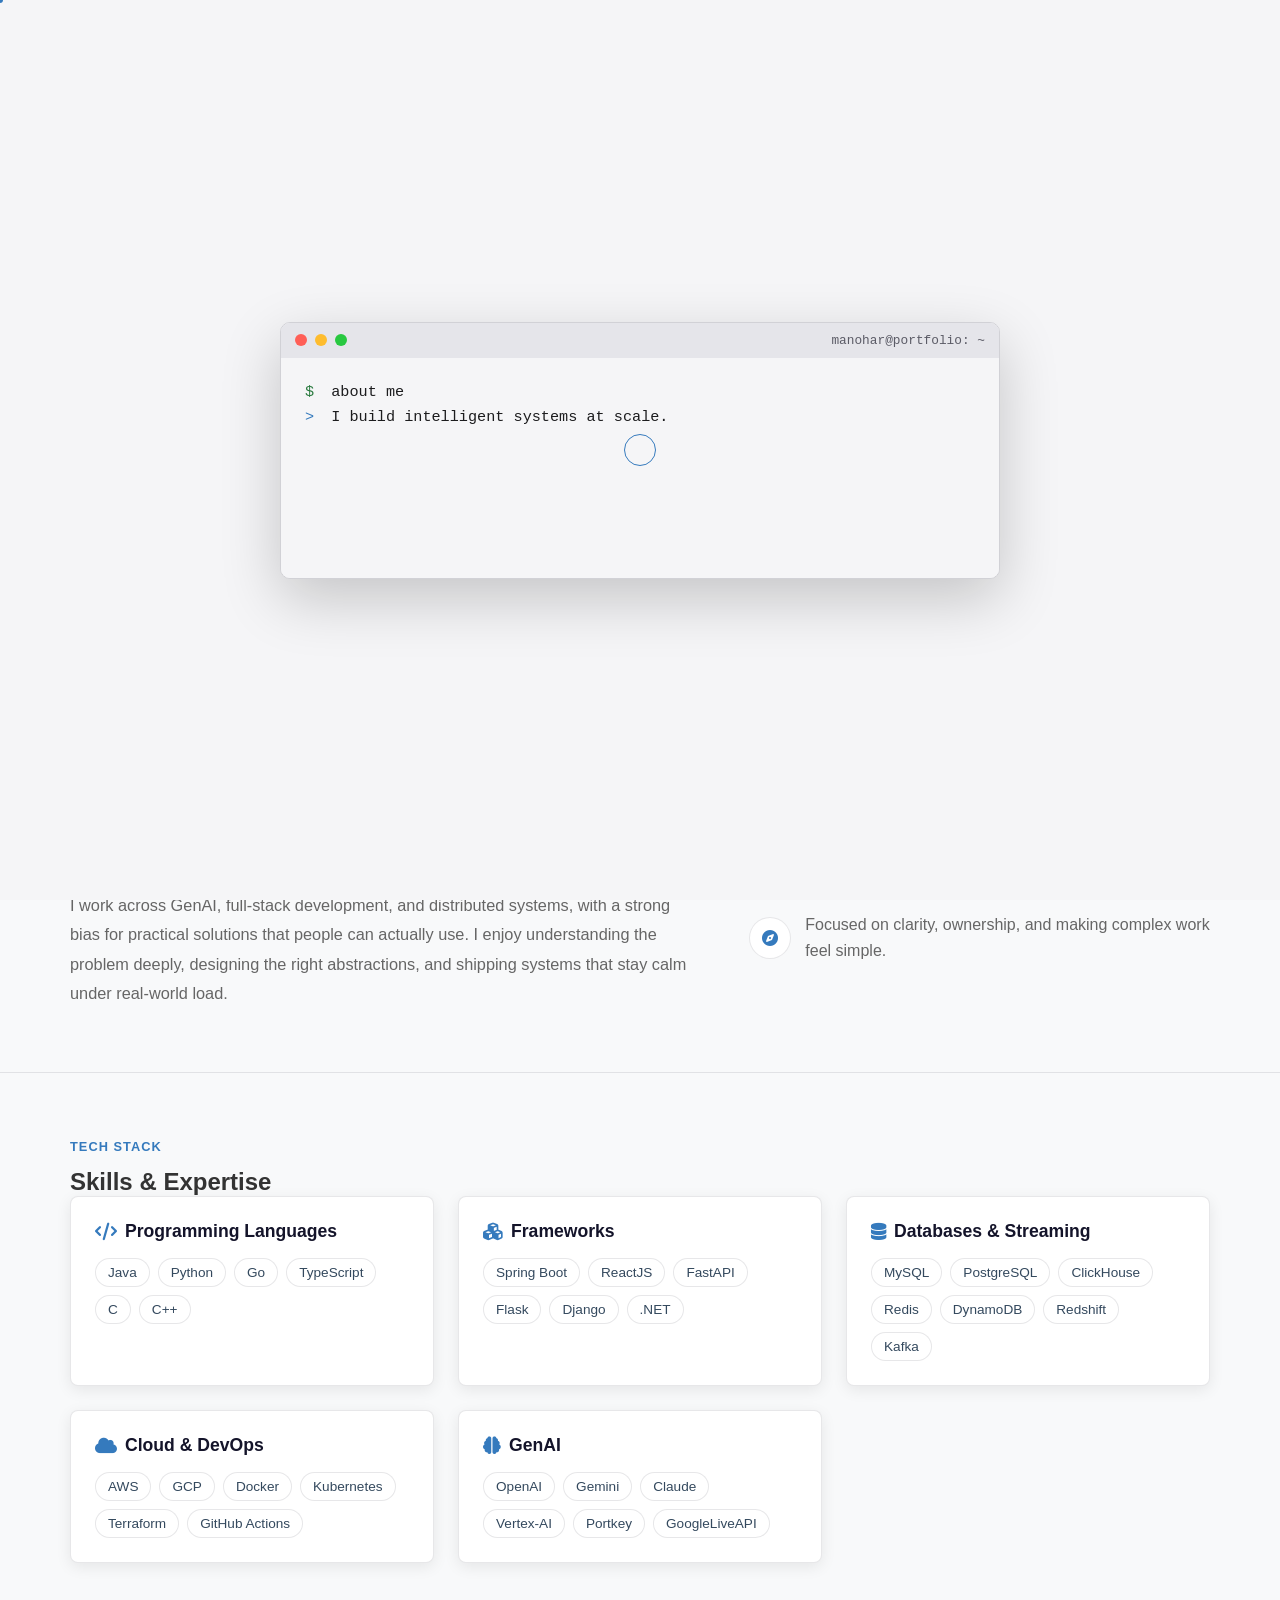
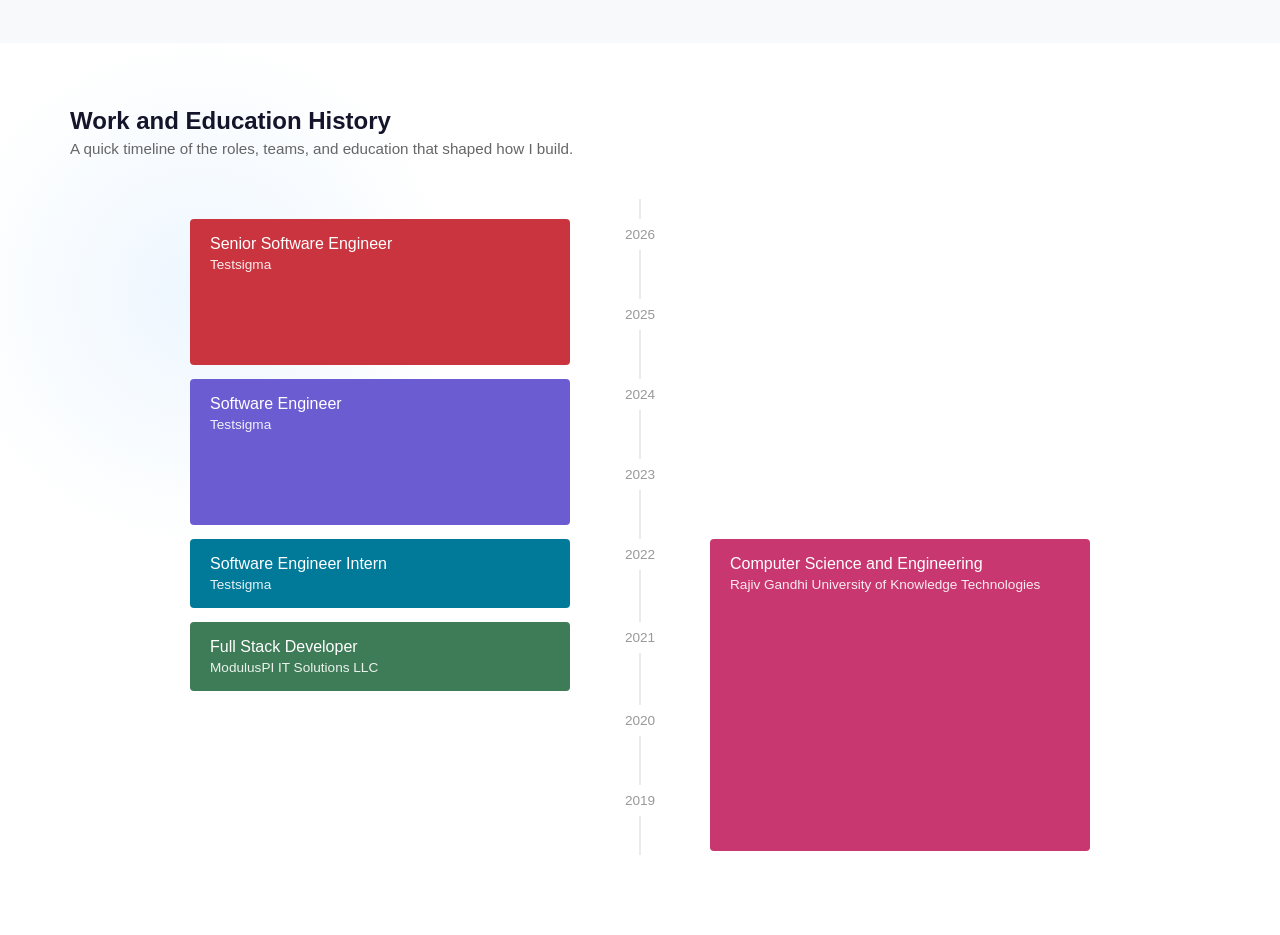
==== commit 50ddc72e: "Added initial blogs" ====
--- a/index.html
+++ b/index.html
@@ -45,7 +45,7 @@
 
     <nav class="navbar">
         <div class="nav-container">
-            <div class="nav-brand">MB</div>
+            <a href="index.html" class="nav-brand">MB</a>
             <div class="nav-links">
                 <a href="index.html" class="nav-link">Home</a>
                 <a href="projects.html" class="nav-link">Projects</a>
@@ -106,6 +106,85 @@
                     <i class="fas fa-compass" aria-hidden="true"></i>
                     <span>Focused on clarity, ownership, and making complex work feel simple.</span>
                 </div>
+            </div>
+        </div>
+    </section>
+
+
+
+    <!-- Skills & Expertise -->
+    <section class="skills-section" id="skills">
+        <div class="container">
+            <span class="section-kicker">Tech Stack</span>
+            <h2 class="section-title">Skills &amp; Expertise</h2>
+            <div class="skills-grid">
+                
+                <!-- Category 1: Languages -->
+                <div class="skills-category">
+                    <h3><i class="fas fa-code"></i> Programming Languages</h3>
+                    <div class="skills-chips">
+                        <span>Java</span>
+                        <span>Python</span>
+                        <span>Go</span>
+                        <span>TypeScript</span>
+                        <span>C</span>
+                        <span>C++</span>
+                    </div>
+                </div>
+
+                <!-- Category 2: Frameworks -->
+                <div class="skills-category">
+                    <h3><i class="fas fa-cubes"></i> Frameworks</h3>
+                    <div class="skills-chips">
+                        <span>Spring Boot</span>
+                        <span>ReactJS</span>
+                        <span>FastAPI</span>
+                        <span>Flask</span>
+                        <span>Django</span>
+                        <span>.NET</span>
+                    </div>
+                </div>
+
+                <!-- Category 3: Databases & Streaming -->
+                <div class="skills-category">
+                    <h3><i class="fas fa-database"></i> Databases &amp; Streaming</h3>
+                    <div class="skills-chips">
+                        <span>MySQL</span>
+                        <span>PostgreSQL</span>
+                        <span>ClickHouse</span>
+                        <span>Redis</span>
+                        <span>DynamoDB</span>
+                        <span>Redshift</span>
+                        <span>Kafka</span>
+                    </div>
+                </div>
+
+                <!-- Category 4: Cloud & DevOps -->
+                <div class="skills-category">
+                    <h3><i class="fas fa-cloud"></i> Cloud &amp; DevOps</h3>
+                    <div class="skills-chips">
+                        <span>AWS</span>
+                        <span>GCP</span>
+                        <span>Docker</span>
+                        <span>Kubernetes</span>
+                        <span>Terraform</span>
+                        <span>GitHub Actions</span>
+                    </div>
+                </div>
+
+                <!-- Category 5: GenAI -->
+                <div class="skills-category">
+                    <h3><i class="fas fa-brain"></i> GenAI</h3>
+                    <div class="skills-chips">
+                        <span>OpenAI</span>
+                        <span>Gemini</span>
+                        <span>Claude</span>
+                        <span>Vertex-AI</span>
+                        <span>Portkey</span>
+                        <span>GoogleLiveAPI</span>
+                    </div>
+                </div>
+
             </div>
         </div>
     </section>
--- a/styles.css
+++ b/styles.css
@@ -157,6 +157,8 @@
     font-weight: 700;
     color: var(--text-strong);
     letter-spacing: -0.5px;
+    text-decoration: none;
+    cursor: pointer;
 }
 
 .nav-links {
@@ -1277,6 +1279,220 @@
     }
 }
 
+
+/* ============================================
+   Skills Section
+   ============================================ */
+.skills-section {
+    padding: 64px 0 80px;
+    background: var(--bg-soft);
+    position: relative;
+}
+
+.skills-grid {
+    display: grid;
+    grid-template-columns: repeat(auto-fit, minmax(280px, 1fr));
+    gap: 24px;
+}
+
+.skills-category {
+    background: var(--surface);
+    border: 1px solid var(--border);
+    border-radius: 8px;
+    padding: 24px;
+    box-shadow: var(--shadow);
+    transition: transform 0.3s ease, box-shadow 0.3s ease;
+}
+
+.skills-category:hover {
+    transform: translateY(-4px);
+    box-shadow: var(--shadow-strong);
+}
+
+.skills-category h3 {
+    font-size: 1.1em;
+    font-weight: 600;
+    margin-bottom: 16px;
+    color: var(--text-strong);
+    display: flex;
+    align-items: center;
+    gap: 8px;
+}
+
+.skills-category h3 i {
+    color: var(--accent);
+}
+
+.skills-chips {
+    display: flex;
+    flex-wrap: wrap;
+    gap: 8px;
+}
+
+.skills-chips span {
+    background: var(--skills-chip-bg);
+    color: var(--skills-chip-text);
+    padding: 6px 12px;
+    border-radius: 20px;
+    font-size: 0.85em;
+    font-weight: 500;
+    border: 1px solid var(--border);
+    transition: all 0.2s ease;
+}
+
+.skills-chips span:hover {
+    background: var(--accent);
+    color: var(--accent-on);
+    border-color: transparent;
+    transform: scale(1.05);
+}
+
+/* ============================================
+   Project Tags
+   ============================================ */
+.project-tags {
+    display: flex;
+    flex-wrap: wrap;
+    gap: 8px;
+    margin-top: 10px;
+}
+
+.project-tag {
+    font-size: 0.72em;
+    font-weight: 500;
+    color: var(--accent);
+    background: rgba(53, 122, 189, 0.08);
+    border: 1px solid rgba(53, 122, 189, 0.15);
+    padding: 3px 10px;
+    border-radius: 12px;
+    display: inline-flex;
+    align-items: center;
+    gap: 5px;
+    transition: all 0.2s ease;
+}
+
+[data-theme="dark"] .project-tag {
+    background: rgba(90, 163, 230, 0.08);
+    border-color: rgba(90, 163, 230, 0.15);
+}
+
+/* ============================================
+   Blog Post Detail Page
+   ============================================ */
+.blog-post-section {
+    padding: 120px 0 80px;
+    background: var(--bg);
+}
+
+.blog-post-container {
+    max-width: 800px;
+    margin: 0 auto;
+    padding: 0 20px;
+}
+
+.blog-post-header {
+    margin-bottom: 40px;
+    border-bottom: 1px solid var(--border);
+    padding-bottom: 30px;
+}
+
+.blog-post-meta-top {
+    display: flex;
+    align-items: center;
+    gap: 15px;
+    margin-bottom: 15px;
+    font-size: 0.9em;
+}
+
+.blog-post-title {
+    font-size: 2.5em;
+    font-weight: 700;
+    line-height: 1.25;
+    color: var(--text-strong);
+    margin-bottom: 20px;
+}
+
+.blog-post-meta-bottom {
+    display: flex;
+    align-items: center;
+    gap: 20px;
+    font-size: 0.85em;
+    color: var(--text-muted);
+}
+
+.blog-post-content {
+    font-size: 1.1em;
+    line-height: 1.8;
+    color: var(--text);
+}
+
+.blog-post-content p {
+    margin-bottom: 24px;
+}
+
+.blog-post-content h2 {
+    font-size: 1.6em;
+    font-weight: 600;
+    margin: 40px 0 16px;
+    color: var(--text-strong);
+    border-bottom: 1px solid var(--border);
+    padding-bottom: 8px;
+}
+
+.blog-post-content h3 {
+    font-size: 1.25em;
+    font-weight: 600;
+    margin: 24px 0 12px;
+    color: var(--text-strong);
+}
+
+.blog-post-content ul, .blog-post-content ol {
+    margin-bottom: 24px;
+    padding-left: 24px;
+}
+
+.blog-post-content li {
+    margin-bottom: 8px;
+}
+
+.blog-post-content pre {
+    background: var(--bg-soft);
+    border: 1px solid var(--border);
+    border-radius: 8px;
+    padding: 20px;
+    overflow-x: auto;
+    margin-bottom: 24px;
+}
+
+.blog-post-content code {
+    font-family: 'JetBrains Mono', monospace;
+    font-size: 0.9em;
+}
+
+.blog-post-content blockquote {
+    border-left: 4px solid var(--accent);
+    background: var(--bg-soft);
+    padding: 16px 24px;
+    margin: 0 0 24px 0;
+    font-style: italic;
+    color: var(--text-muted);
+}
+
+.back-to-blogs {
+    display: inline-flex;
+    align-items: center;
+    gap: 8px;
+    color: var(--accent);
+    text-decoration: none;
+    font-weight: 500;
+    margin-top: 40px;
+    transition: color 0.2s ease;
+}
+
+.back-to-blogs:hover {
+    color: var(--accent-strong);
+}
+
 /* ============================================
    Responsive Design
    ============================================ */
@@ -1644,4 +1860,15 @@
         margin: 0;
         width: 100%;
     }
-}
+
+    /* Blog post detail responsive */
+    .blog-post-section {
+        padding-top: 100px;
+    }
+    .blog-post-title {
+        font-size: 2em;
+    }
+    .blog-post-content {
+        font-size: 1em;
+    }
+}
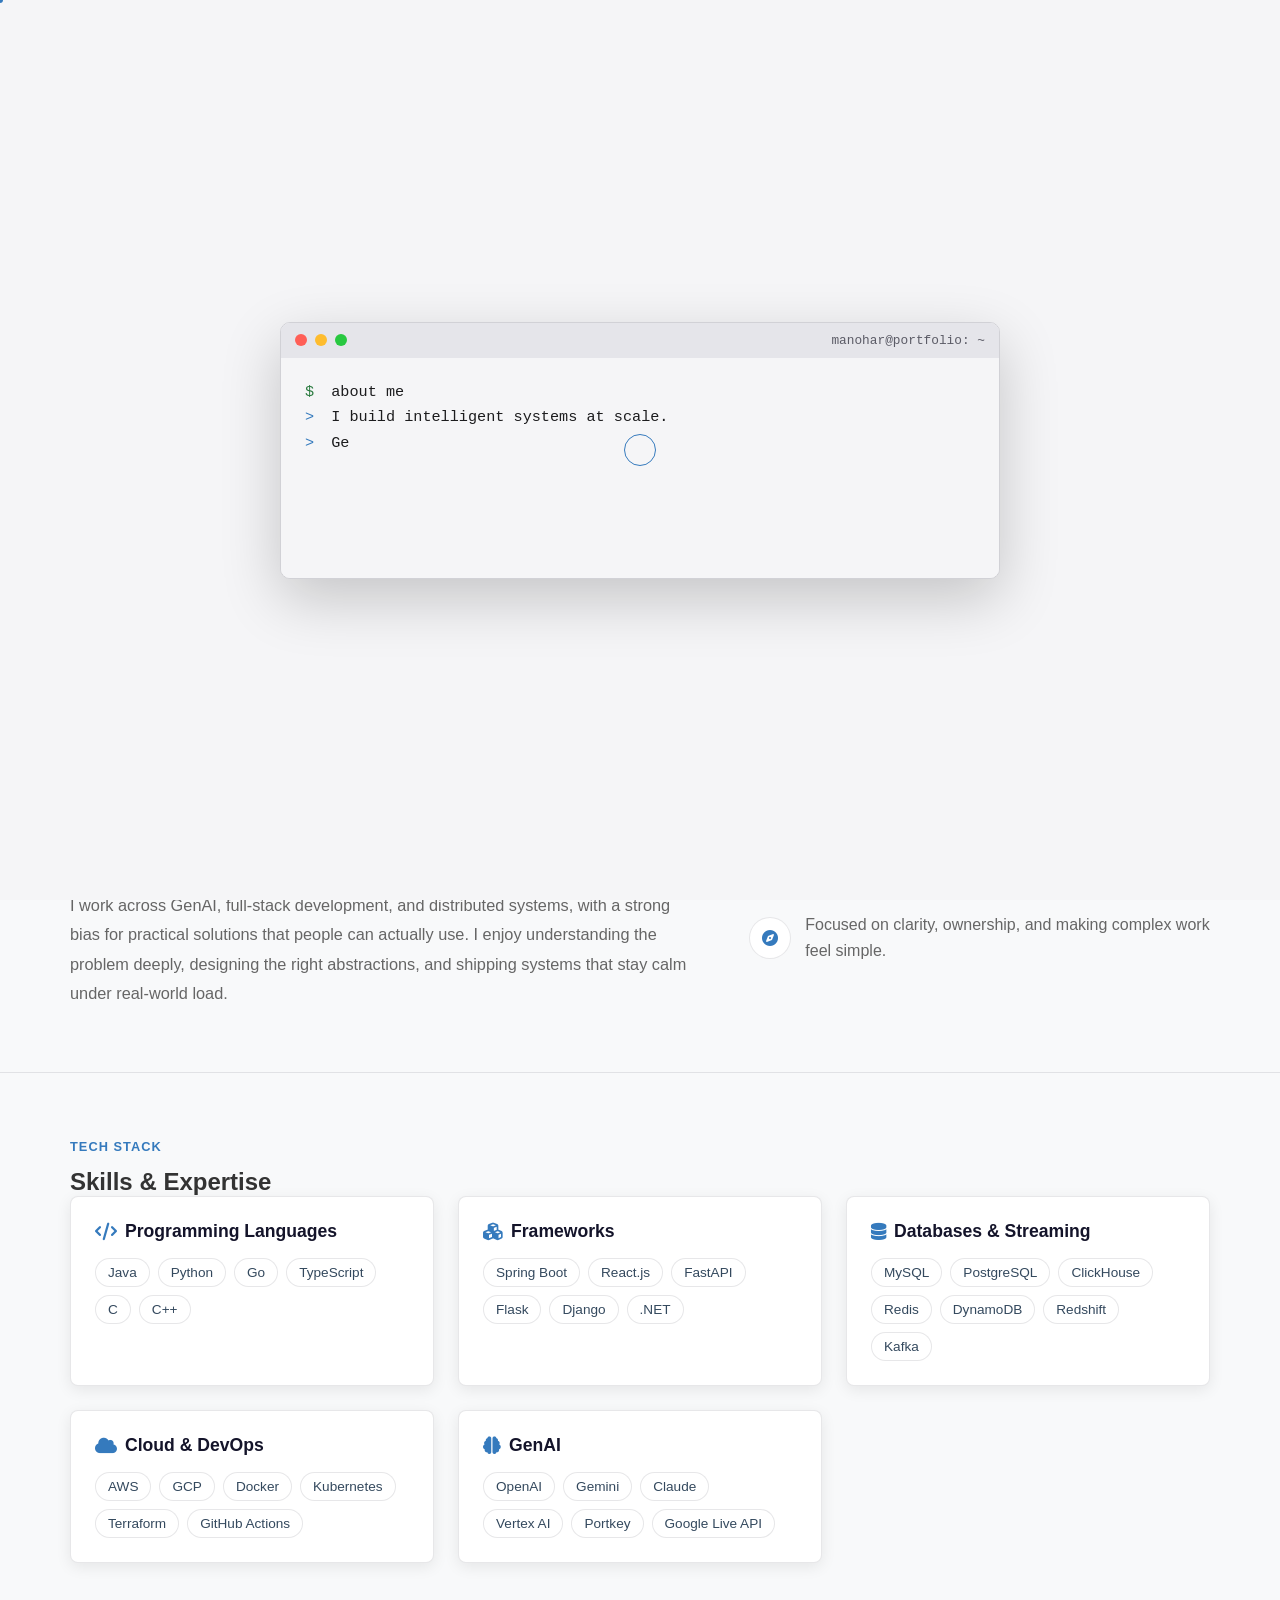
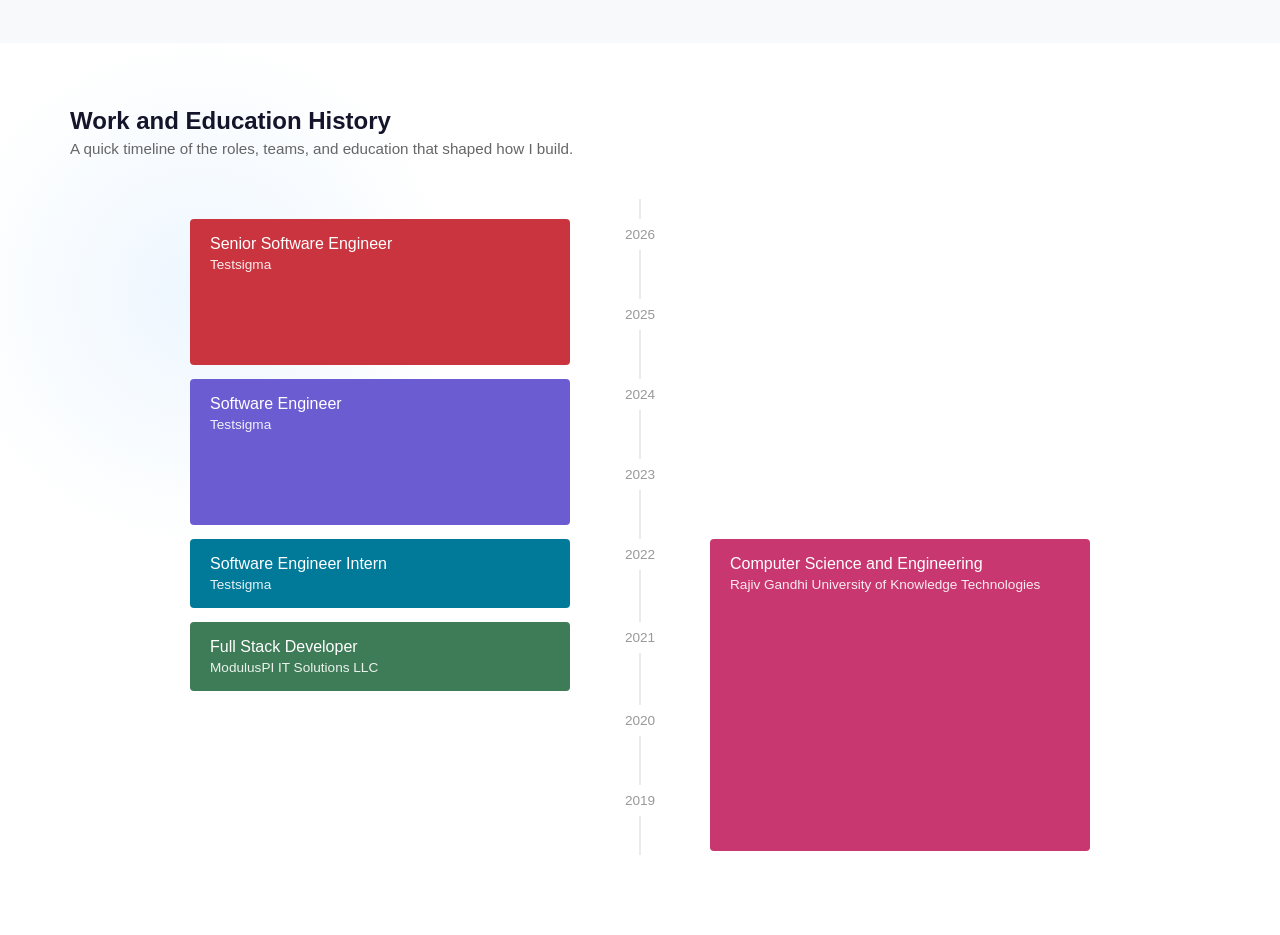
==== commit 40bc9ff2: "Updated resume : spell corrections" ====
--- a/index.html
+++ b/index.html
@@ -118,7 +118,7 @@
             <span class="section-kicker">Tech Stack</span>
             <h2 class="section-title">Skills &amp; Expertise</h2>
             <div class="skills-grid">
-                
+
                 <!-- Category 1: Languages -->
                 <div class="skills-category">
                     <h3><i class="fas fa-code"></i> Programming Languages</h3>
@@ -137,7 +137,7 @@
                     <h3><i class="fas fa-cubes"></i> Frameworks</h3>
                     <div class="skills-chips">
                         <span>Spring Boot</span>
-                        <span>ReactJS</span>
+                        <span>React.js</span>
                         <span>FastAPI</span>
                         <span>Flask</span>
                         <span>Django</span>
@@ -179,9 +179,9 @@
                         <span>OpenAI</span>
                         <span>Gemini</span>
                         <span>Claude</span>
-                        <span>Vertex-AI</span>
+                        <span>Vertex AI</span>
                         <span>Portkey</span>
-                        <span>GoogleLiveAPI</span>
+                        <span>Google Live API</span>
                     </div>
                 </div>
 
@@ -196,9 +196,9 @@
         <div class="container">
             <h2 class="dt-title">Work and Education History</h2>
             <p class="dt-subtitle">A quick timeline of the roles, teams, and education that shaped how I build.</p>
-            
+
             <div class="dual-timeline flat-grid">
-                
+
                 <!-- Center Years -->
                 <div class="dt-year-marker" style="grid-column: 2; grid-row: 1;">2026</div>
                 <div class="dt-year-marker" style="grid-column: 2; grid-row: 2;">2025</div>
@@ -262,4 +262,4 @@
     <script src="./scripts.js?v=4"></script>
 </body>
 
-</html>
+</html>
